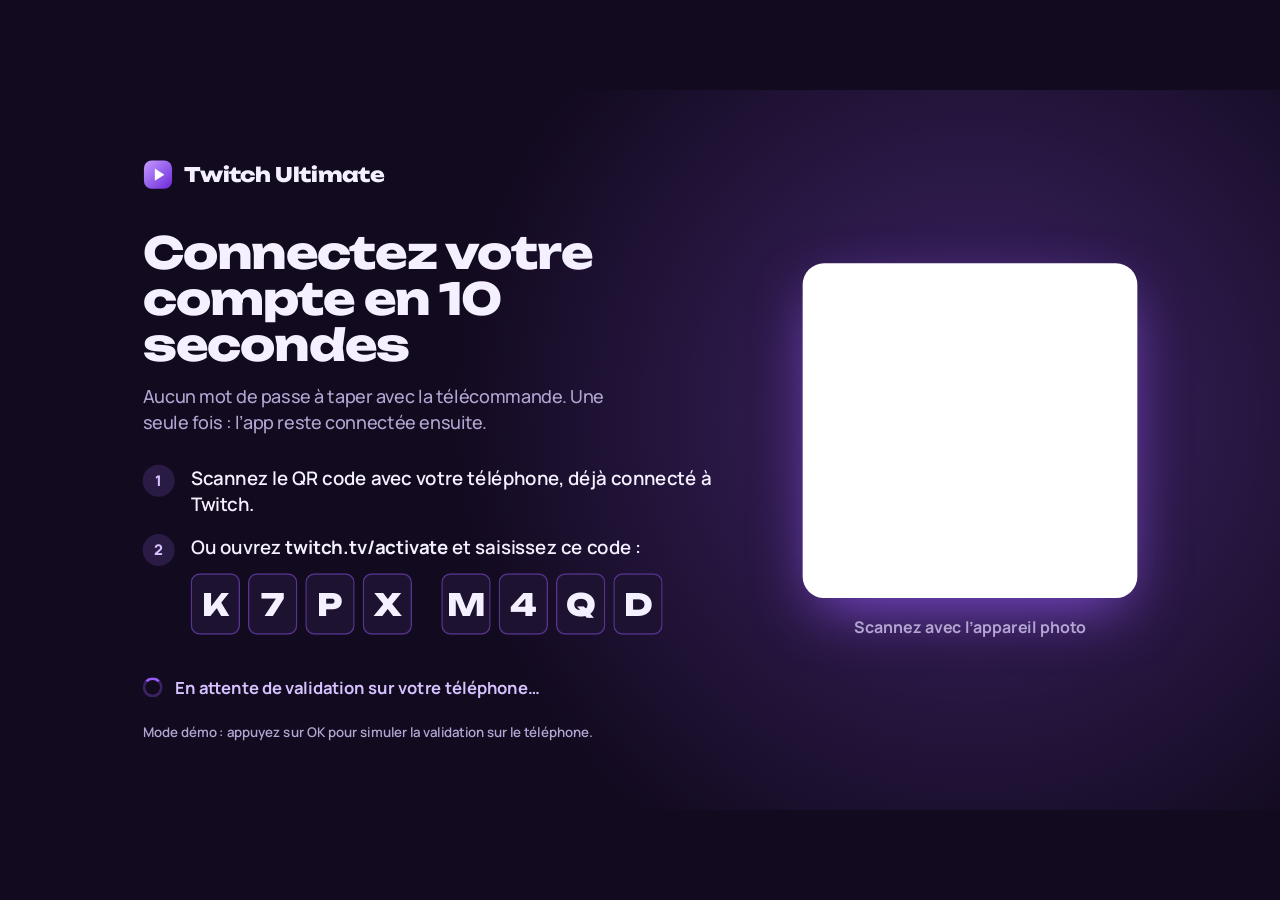
==== app/src/main/assets/web/index.html @ b8c61397 "Add files via upload" ====
<!doctype html>
<html lang="fr">
<head>
<meta charset="utf-8">
<meta name="viewport" content="width=device-width, initial-scale=1">
<title>Twitch Ultimate</title>
<link rel="stylesheet" href="css/app.css">
</head>
<body>
<div id="stage">
  <nav class="side" id="side"></nav>
  <div class="main">
    <div class="topbar">
      <div class="logo"><svg viewBox="0 0 48 48" aria-hidden="true"><defs><linearGradient id="lg" x1="0" y1="0" x2="1" y2="1"><stop offset="0" stop-color="#c39bff"/><stop offset="1" stop-color="#6d28d9"/></linearGradient></defs><rect x="2" y="2" width="44" height="44" rx="12" fill="url(#lg)"/><path d="M19 14.5v19l15-9.5z" fill="#fff"/></svg>Twitch Ultimate</div>
      <div class="tb-right"><span id="clock"></span><span id="me" class="ava" style="width:56px;height:56px"></span></div>
    </div>
    <div class="view" id="v-home"><div class="scroller" id="home-scroll" data-scroll="y" data-mode="align" data-pad="150"></div></div>
    <div class="view" id="v-today"><div class="page" id="today-page" data-scroll="y" data-mode="near"></div></div>
    <div class="view" id="v-following"><div class="page" id="fol-page" data-scroll="y" data-mode="near"></div></div>
    <div class="view" id="v-cats"><div class="page" id="cats-page" data-scroll="y" data-mode="near"></div></div>
    <div class="view" id="v-cat"><div class="page" id="cat-page" data-scroll="y" data-mode="near"></div></div>
    <div class="view" id="v-search"><div class="page" id="search-page" data-scroll="y" data-mode="near"></div></div>
    <div class="view" id="v-settings"><div class="page" id="set-page" data-scroll="y" data-mode="near"></div></div>
  </div>

  <div id="player">
    <video id="video" playsinline></video>
    <canvas id="pcv" width="1280" height="720"></canvas>
    <div id="pipwrap"><video id="pipv" muted playsinline></video><canvas id="pipcv" width="480" height="270"></canvas><span id="piplab"></span></div>
    <div id="stats"></div>
    <div id="chat"><div class="chat-h" id="chat-h"></div><div class="msgs" id="msgs"></div></div>
    <div id="pmsg"></div>
    <div class="p-top" id="p-top"></div>
    <div class="p-bottom" id="p-bottom"></div>
    <div id="adpill"></div>
    <div id="adov"></div>
    <div id="zap"></div>
  </div>

  <div id="toast"></div>
  <div id="modal" class="gone"></div>
  <div id="login" class="gone"></div>
  <div id="boot"><span class="spin big"></span><p>Démarrage…</p></div>
</div>
<script src="vendor/hls.min.js"></script>
<script src="vendor/qrcode.js"></script>
<script type="module" src="js/app.js"></script>
</body>
</html>
---- app/src/main/assets/web/css/app.css ----
/* Twitch Ultimate : interface conçue en 1920 × 1080, mise à l’échelle de l’écran par app.js. */
@font-face{font-family:Manrope;font-weight:400;src:url(../fonts/manrope-latin-400-normal.woff2) format("woff2")}
@font-face{font-family:Manrope;font-weight:500;src:url(../fonts/manrope-latin-500-normal.woff2) format("woff2")}
@font-face{font-family:Manrope;font-weight:600;src:url(../fonts/manrope-latin-600-normal.woff2) format("woff2")}
@font-face{font-family:Manrope;font-weight:700;src:url(../fonts/manrope-latin-700-normal.woff2) format("woff2")}
@font-face{font-family:Manrope;font-weight:800;src:url(../fonts/manrope-latin-800-normal.woff2) format("woff2")}
@font-face{font-family:Unbounded;font-weight:500;src:url(../fonts/unbounded-latin-500-normal.woff2) format("woff2")}
@font-face{font-family:Unbounded;font-weight:700;src:url(../fonts/unbounded-latin-700-normal.woff2) format("woff2")}
@font-face{font-family:Unbounded;font-weight:800;src:url(../fonts/unbounded-latin-800-normal.woff2) format("woff2")}

:root{
  color-scheme:dark;
  --tv-bg:#120a1f; --tv-surface:#1d1230; --tv-surface2:#2a1b45; --tv-fg:#f5f0ff; --tv-muted:#b3a5d1;
  --tv-violet:#9b5cff; --tv-lilac:#d6c2ff; --tv-live:#ff4d6d; --tv-glow:rgba(155,92,255,.75); --ok:#3ccf7a;
  --disp:"Unbounded","Arial Black",sans-serif; --body:"Manrope",system-ui,Roboto,sans-serif;
}
*,*::before,*::after{box-sizing:border-box}
html,body{margin:0;height:100%;overflow:hidden;background:var(--tv-bg)}
body{-webkit-font-smoothing:antialiased;cursor:default}
#stage{position:absolute;left:0;top:0;width:1920px;height:1080px;transform-origin:0 0;background:var(--tv-bg);color:var(--tv-fg);overflow:hidden;font-family:var(--body);user-select:none;-webkit-user-select:none}
.gone{display:none!important}
.spin{display:inline-block;width:30px;height:30px;border-radius:50%;border:4px solid rgba(155,92,255,.3);border-top-color:var(--tv-violet);animation:sp 1s linear infinite;vertical-align:middle}
.spin.big{width:72px;height:72px;border-width:7px}
@keyframes sp{to{transform:rotate(360deg)}}
.star{color:#ffd166}
.empty{font:600 24px/1.5 var(--body);color:var(--tv-muted);max-width:900px}
.loading-row{display:flex;align-items:center;gap:18px;margin:30px 64px;font:600 24px var(--body);color:var(--tv-muted)}
.spacer{height:120px}

/* menu latéral */
.side{position:absolute;left:0;top:0;bottom:0;width:112px;z-index:40;padding-top:190px;background:linear-gradient(90deg,rgba(18,10,31,.95),rgba(18,10,31,0));transition:width .25s ease,background .25s}
.side.open{width:360px;background:rgba(18,10,31,.97);box-shadow:30px 0 80px rgba(0,0,0,.6)}
.nav{display:flex;align-items:center;gap:24px;height:76px;margin:6px 16px;padding:0 24px;border-radius:16px;color:var(--tv-muted);white-space:nowrap;overflow:hidden;position:relative}
.nav svg{flex:0 0 34px;width:34px;height:34px;stroke:currentColor;fill:none;stroke-width:2;stroke-linecap:round;stroke-linejoin:round}
.nav span{font:700 26px var(--body);opacity:0;transition:opacity .2s}
.side.open .nav span{opacity:1}
.nav.active{color:var(--tv-lilac)}
.nav.active::before{content:"";position:absolute;left:4px;top:22px;bottom:22px;width:4px;border-radius:4px;background:var(--tv-violet)}
.nav.focused{background:var(--tv-fg);color:var(--tv-bg)}
.nav.focused::before{display:none}
.nav .bubble{position:absolute;left:52px;top:14px;min-width:24px;height:24px;padding:0 7px;border-radius:12px;background:var(--tv-violet);color:#fff;font:800 15px/24px var(--body);font-style:normal;text-align:center}
.side.open .nav .bubble{left:auto;right:20px;top:26px}

.main{position:absolute;left:112px;right:0;top:0;bottom:0;overflow:hidden}
.topbar{position:absolute;left:0;right:0;top:0;height:130px;padding:44px 64px 0;display:flex;justify-content:space-between;z-index:30;pointer-events:none;background:linear-gradient(to bottom,rgba(18,10,31,.85),rgba(18,10,31,0));transition:background .25s}
.topbar.solid{background:linear-gradient(to bottom,var(--tv-bg) 0,var(--tv-bg) 72%,rgba(18,10,31,0))}
.logo{display:flex;align-items:center;gap:16px;font:800 30px var(--disp);letter-spacing:-.02em}
.logo svg{width:46px;height:46px}
.tb-right{display:flex;align-items:center;gap:26px;font:600 30px var(--body);color:var(--tv-lilac)}
.view{position:absolute;inset:0;display:none}
.view.active{display:block}
.scroller,.page{position:absolute;inset:0;overflow:hidden}
.page{padding:150px 64px 90px}
.page-h{font:800 56px/1.05 var(--disp);letter-spacing:-.02em;margin:0 0 14px}
.page-sub{font:500 26px/1.4 var(--body);color:var(--tv-muted);margin:0 0 40px;max-width:1200px}

/* avatars */
.ava{flex:0 0 auto;display:inline-grid;place-items:center;border-radius:50%;background-size:cover;background-position:center;font-family:var(--disp);font-weight:700;color:#fff;text-shadow:0 1px 3px rgba(0,0,0,.35);background-color:var(--tv-surface2)}
.ava.sq{border-radius:10px}
.ava.is-live{box-shadow:0 0 0 4px var(--tv-bg),0 0 0 8px var(--tv-live)}

/* hero */
.hero{position:relative;height:720px;overflow:hidden}
.hero canvas,.hero-img{position:absolute;inset:0;width:100%;height:100%;object-fit:cover}
.hero-shade{position:absolute;inset:0;background:linear-gradient(90deg,var(--tv-bg) 0%,rgba(18,10,31,.88) 32%,rgba(18,10,31,.15) 70%,rgba(18,10,31,0)),linear-gradient(to top,var(--tv-bg) 2%,rgba(18,10,31,0) 45%)}
.hero-c{position:absolute;left:64px;bottom:96px;width:900px}
.live-line{display:flex;align-items:center;gap:14px;font:700 24px var(--body);color:var(--tv-lilac);margin-bottom:22px}
.dot{display:inline-block;width:14px;height:14px;border-radius:50%;background:var(--tv-live);box-shadow:0 0 0 6px rgba(255,77,109,.25);animation:pulse 1.6s infinite}
.dot.sm{width:10px;height:10px;margin-left:6px}
@keyframes pulse{50%{box-shadow:0 0 0 12px rgba(255,77,109,0)}}
.hero h1{font:800 108px/.95 var(--disp);letter-spacing:-.035em;margin:0 0 22px;word-break:break-word}
.hero h1.small{font-size:64px;line-height:1.05}
.hero-title{font:600 34px/1.3 var(--body);margin:0 0 24px;max-width:820px;display:-webkit-box;-webkit-line-clamp:2;-webkit-box-orient:vertical;overflow:hidden}
.meta{display:flex;flex-wrap:wrap;gap:12px;font:600 22px var(--body);color:var(--tv-muted);margin-bottom:38px}
.meta span{padding:8px 16px;border-radius:10px;background:rgba(255,255,255,.08)}
.btns{display:flex;gap:20px;flex-wrap:wrap}
.btn{display:inline-flex;align-items:center;gap:14px;padding:20px 38px;border-radius:999px;font:800 26px var(--body);background:rgba(255,255,255,.14);color:var(--tv-fg);transition:transform .15s,background .15s}
.btn svg{width:26px;height:26px;fill:currentColor}
.btn.primary{background:var(--tv-violet);color:#fff}
.btn.focused{background:var(--tv-fg);color:var(--tv-bg);transform:scale(1.06)}

/* rangées */
.row{padding-top:18px}
.row h2{display:flex;align-items:baseline;gap:18px;margin:0 0 0 64px;font:700 30px var(--body)}
.row h2 .count{font:700 20px var(--body);color:var(--tv-lilac);background:rgba(155,92,255,.18);padding:4px 12px;border-radius:8px}
.row h2 .hint{font:500 20px var(--body);color:var(--tv-muted)}
.track{display:flex;gap:28px;overflow:hidden;padding:24px 64px 34px}
.card{flex:0 0 400px;min-width:0}
.card.clip{flex-basis:340px}
.thumb{position:relative;aspect-ratio:16/9;border-radius:14px;overflow:hidden;background-size:cover;background-position:center;transition:transform .2s ease,box-shadow .2s ease}
.thumb::after{content:"";position:absolute;inset:0;z-index:1;background:linear-gradient(to top,rgba(0,0,0,.65),rgba(0,0,0,0) 55%)}
.card.focused .thumb{transform:scale(1.06);box-shadow:0 0 0 4px var(--tv-fg),0 26px 60px -14px var(--tv-glow)}
.b-live,.b-vod{position:absolute;top:14px;left:14px;z-index:2;font:800 17px var(--body);padding:5px 11px;border-radius:7px;color:#fff;background:var(--tv-live)}
.b-vod{background:var(--tv-violet)}
.b-q{position:absolute;top:14px;right:14px;z-index:2;font:800 15px var(--body);padding:5px 9px;border-radius:7px;background:rgba(0,0,0,.6);color:var(--tv-lilac)}
.t-meta{position:absolute;bottom:14px;left:14px;z-index:2;font:700 19px var(--body);text-shadow:0 1px 4px rgba(0,0,0,.8)}
.prog{position:absolute;left:0;right:0;bottom:0;height:7px;z-index:2;background:rgba(255,255,255,.25)}
.prog i{display:block;height:100%;background:var(--tv-violet)}
.card-info{display:flex;gap:16px;margin-top:18px;opacity:.72;transition:opacity .2s,transform .2s}
.card.focused .card-info{opacity:1;transform:translateY(6px)}
.ci{min-width:0}
.c-name{font:800 23px var(--body);white-space:nowrap;overflow:hidden;text-overflow:ellipsis}
.c-title{font:500 21px/1.3 var(--body);white-space:nowrap;overflow:hidden;text-overflow:ellipsis;max-width:320px;margin-top:2px}
.card.clip .c-title{max-width:260px}
.c-sub{font:600 19px var(--body);color:var(--tv-muted);margin-top:4px;white-space:nowrap;overflow:hidden;text-overflow:ellipsis;max-width:320px}

.cat{flex:0 0 230px}
.cat .art{position:relative;aspect-ratio:3/4;border-radius:16px;overflow:hidden;padding:22px;background-size:cover;background-position:center;transition:transform .2s,box-shadow .2s}
.cat .art b{position:relative;z-index:2;display:block;font:800 30px/1.05 var(--disp);letter-spacing:-.02em;word-break:break-word}
.cat .art em{position:absolute;right:-12px;bottom:-24px;font-size:150px;font-style:normal;opacity:.9;z-index:1}
.cat.focused .art{transform:scale(1.06);box-shadow:0 0 0 4px var(--tv-fg),0 26px 60px -14px var(--tv-glow)}
.cat .cm{margin-top:16px;display:flex;gap:12px;justify-content:space-between;align-items:baseline}
.cat .cn{font:700 20px var(--body);white-space:nowrap;overflow:hidden;text-overflow:ellipsis}
.cat .rk{flex:none;font:700 17px var(--body);color:var(--tv-muted)}

.avc{flex:0 0 170px;text-align:center}
.avc .ava{margin:6px auto 0;transition:transform .2s,box-shadow .2s}
.avc.focused .ava{transform:scale(1.08);box-shadow:0 0 0 4px var(--tv-bg),0 0 0 9px var(--tv-fg)}
.avc.focused .ava.is-live{box-shadow:0 0 0 4px var(--tv-bg),0 0 0 9px var(--tv-fg),0 0 0 14px var(--tv-live)}
.avc .n{margin-top:20px;font:800 21px var(--body);white-space:nowrap;overflow:hidden;text-overflow:ellipsis}
.avc .s{font:600 17px var(--body);color:var(--tv-muted);margin-top:4px}
.avc .s.l{color:var(--tv-live)}
.avc .s.v{color:var(--tv-lilac)}

.sch{flex:0 0 440px;display:flex;gap:24px;align-items:center;padding:26px 28px;border-radius:16px;background:var(--tv-surface);transition:transform .2s,box-shadow .2s,background .2s}
.sch .when{flex:0 0 120px;text-align:center;padding-right:22px;border-right:2px solid rgba(255,255,255,.08)}
.sch .when b{display:block;font:800 40px var(--disp);letter-spacing:-.02em}
.sch .when span{font:700 18px var(--body);color:var(--tv-lilac)}
.sch .w{min-width:0}
.sch .c-title{max-width:250px}
.sch .rem{margin-top:10px;font:700 18px var(--body);color:var(--tv-muted)}
.sch.on .rem{color:#7dffb0}
.sch.focused{background:var(--tv-surface2);transform:scale(1.05);box-shadow:0 0 0 4px var(--tv-fg)}

/* grilles */
.grid{display:grid;gap:34px 28px}
.g4{grid-template-columns:repeat(4,1fr)}
.g5{grid-template-columns:repeat(5,1fr)}
.g6{grid-template-columns:repeat(6,1fr)}
.g4 .card,.g6 .cat{flex:none}
.g4 .c-title,.g4 .c-sub{max-width:300px}
.g4 .loading-row,.g4 .empty{grid-column:1/-1;margin:0}
.tile{background:var(--tv-surface);border-radius:22px;padding:34px 20px 28px;text-align:center;transition:transform .2s,box-shadow .2s,background .2s;min-width:0}
.tile .ava{margin:0 auto 22px}
.tile .n{font:800 25px var(--body);white-space:nowrap;overflow:hidden;text-overflow:ellipsis}
.tile .s{font:600 19px/1.35 var(--body);color:var(--tv-muted);margin-top:8px}
.tile .s.l{color:var(--tv-live)}
.tile .s.v{color:var(--tv-lilac)}
.tile.focused{background:var(--tv-surface2);transform:scale(1.05);box-shadow:0 0 0 4px var(--tv-fg)}
.sect{font:700 28px var(--body);color:var(--tv-lilac);margin:10px 0 24px}
.sect + .grid{margin-bottom:56px}

/* aujourd’hui */
.detail{display:flex;gap:44px;align-items:center;min-height:300px;margin-bottom:34px}
.d-thumb{position:relative;flex:0 0 512px;aspect-ratio:16/9;border-radius:16px;overflow:hidden;background-size:cover}
.d-name{display:flex;align-items:center;gap:16px;font:800 28px var(--body);margin-bottom:14px}
.d-title{font:800 44px/1.1 var(--disp);letter-spacing:-.02em;margin:0 0 18px;max-width:1000px;display:-webkit-box;-webkit-line-clamp:2;-webkit-box-orient:vertical;overflow:hidden}
.d-meta{font:600 23px/1.5 var(--body);color:var(--tv-muted)}
.d-cta{margin-top:18px;font:700 22px var(--body);color:var(--tv-lilac)}
.tl-axis{position:relative;height:34px;margin-left:300px;font:700 18px var(--body);color:var(--tv-muted)}
.tl-axis span{position:absolute;transform:translateX(-50%)}
.tl-axis .nowlab{color:var(--tv-live)}
.tl-row{display:flex;align-items:center;height:66px}
.tl-label{flex:0 0 300px;display:flex;align-items:center;gap:16px;font:700 22px var(--body);padding-right:20px;white-space:nowrap;overflow:hidden}
.tl-label span:not(.ava):not(.dot){overflow:hidden;text-overflow:ellipsis}
.tl-track{position:relative;flex:1;height:46px;border-radius:10px;background:repeating-linear-gradient(90deg,rgba(255,255,255,.05) 0 2px,transparent 2px var(--hourw,60px)),var(--tv-surface)}
.tl-now{position:absolute;top:-6px;bottom:-6px;width:3px;background:var(--tv-live);border-radius:2px;z-index:3}
.bar{position:absolute;top:5px;bottom:5px;border-radius:8px;overflow:hidden;padding:0 12px;font:700 17px/36px var(--body);white-space:nowrap;color:#fff;text-shadow:0 1px 2px rgba(0,0,0,.6);transition:box-shadow .15s,transform .15s}
.bar.live{background-size:200% 100%!important;animation:flow 3s linear infinite}
@keyframes flow{to{background-position:-200% 0}}
.bar.focused{box-shadow:0 0 0 4px var(--tv-fg),0 10px 30px -6px var(--tv-glow);transform:scaleY(1.12);z-index:4}
.off-note{margin-top:30px;font:600 21px/1.5 var(--body);color:var(--tv-muted);max-width:1500px}

/* recherche */
.srch{display:flex;gap:70px}
.kb{flex:0 0 620px}
.sbox{height:86px;border-radius:16px;background:var(--tv-surface);display:flex;align-items:center;gap:6px;padding:0 28px;font:700 34px var(--body);margin-bottom:26px}
.sbox .ph{color:var(--tv-muted);font:500 26px var(--body);margin-left:10px}
.sbox .cur{width:3px;height:42px;background:var(--tv-violet);animation:bl 1s steps(1) infinite}
@keyframes bl{50%{opacity:0}}
.kgrid{display:grid;grid-template-columns:repeat(7,1fr);gap:10px}
.key{height:72px;border-radius:12px;background:var(--tv-surface);display:grid;place-items:center;font:800 28px var(--body);text-transform:uppercase;transition:transform .12s,background .12s}
.key.wide{grid-column:span 2;font-size:22px;text-transform:none}
.key.focused{background:var(--tv-fg);color:var(--tv-bg);transform:scale(1.08)}
.sres{flex:1;min-width:0}
.sres h3{font:700 26px var(--body);color:var(--tv-lilac);margin:0 0 18px}
.rlist{display:grid;grid-template-columns:1fr 1fr;gap:14px;margin-bottom:36px}
.ritem{display:flex;align-items:center;gap:18px;padding:16px 20px;border-radius:16px;background:var(--tv-surface);transition:transform .15s,box-shadow .15s,background .15s;min-width:0}
.ritem .n{font:800 23px var(--body);white-space:nowrap;overflow:hidden;text-overflow:ellipsis}
.ritem .s{font:600 18px var(--body);color:var(--tv-muted);margin-top:4px}
.ritem .s.l{color:var(--tv-live)}
.ritem.focused{background:var(--tv-surface2);box-shadow:0 0 0 4px var(--tv-fg);transform:scale(1.03)}

/* réglages */
.set{max-width:1300px}
.set-row{display:flex;align-items:center;justify-content:space-between;gap:40px;padding:24px 34px;border-radius:18px;margin-bottom:12px;background:var(--tv-surface);transition:background .15s,box-shadow .15s}
.set-row .l{font:700 27px var(--body)}
.set-row .d{font:500 20px/1.4 var(--body);color:var(--tv-muted);margin-top:6px;max-width:820px}
.set-row .v{flex:0 0 auto;font:800 22px var(--body);padding:12px 22px;border-radius:12px;background:rgba(155,92,255,.2);color:var(--tv-lilac)}
.set-row.focused{background:var(--tv-surface2);box-shadow:0 0 0 4px var(--tv-fg)}
.set-row.focused .v{background:var(--tv-violet);color:#fff}

/* notifications et fenêtres */
#toast{position:absolute;right:64px;top:150px;z-index:250;display:flex;align-items:center;gap:20px;padding:22px 30px 22px 22px;border-radius:20px;background:rgba(29,18,48,.97);box-shadow:0 20px 60px rgba(0,0,0,.6),inset 0 0 0 2px rgba(155,92,255,.5);font:600 23px/1.35 var(--body);max-width:680px;opacity:0;transform:translateY(-16px);transition:opacity .3s,transform .3s;pointer-events:none}
#toast.show{opacity:1;transform:none}
#toast b{display:block;font-weight:800;font-size:25px}
#toast small{color:var(--tv-muted);font-size:20px}
#modal{position:absolute;inset:0;z-index:260;display:grid;place-items:center;background:rgba(8,4,14,.78)}
.mbox{width:1100px;max-height:900px;overflow:hidden;padding:56px 64px;border-radius:28px;background:var(--tv-surface);box-shadow:0 40px 120px rgba(0,0,0,.7),inset 0 0 0 2px rgba(155,92,255,.4)}
.mbox h2{font:800 44px/1.1 var(--disp);letter-spacing:-.02em;margin:0 0 18px}
.mtxt{font:500 24px/1.45 var(--body);color:var(--tv-muted);margin:0 0 24px}
.notes{font:500 22px/1.5 var(--body);background:rgba(0,0,0,.25);border-radius:16px;padding:22px 26px;margin-bottom:24px;max-height:260px;overflow:hidden}
.upbar{display:none;height:12px;border-radius:99px;background:rgba(255,255,255,.12);overflow:hidden;margin-bottom:16px}
.upbar.on{display:block}
.upbar i{display:block;height:100%;width:0;background:var(--tv-violet);transition:width .3s}
.mbox .btns{margin-top:12px}
.bug{display:flex;gap:44px;align-items:flex-start;margin-bottom:24px}
.loglist{flex:1;min-width:0;font:500 17px/1.5 ui-monospace,Menlo,monospace;color:var(--tv-muted);background:rgba(0,0,0,.3);border-radius:14px;padding:18px 22px;max-height:420px;overflow:hidden;word-break:break-all}
.bugqr{flex:0 0 300px}
.qr{padding:36px;border-radius:32px;background:#fff;box-shadow:0 30px 90px -20px var(--tv-glow)}
.qr canvas{display:block;width:430px;height:430px;image-rendering:pixelated}
.qr.small{padding:18px;border-radius:18px}
.qr.small canvas{width:264px;height:264px}
#boot{position:absolute;inset:0;z-index:240;display:flex;flex-direction:column;align-items:center;justify-content:center;gap:30px;background:var(--tv-bg);font:600 28px var(--body);color:var(--tv-muted)}
.boot-err{display:flex;flex-direction:column;align-items:center;gap:18px;text-align:center;max-width:1100px}
.boot-err b{font:800 44px var(--disp);color:var(--tv-fg)}

/* connexion */
#login{position:absolute;inset:0;z-index:300;display:flex;align-items:center;justify-content:center;gap:130px;background:radial-gradient(circle at 76% 45%,rgba(155,92,255,.32),rgba(155,92,255,0) 50%),var(--tv-bg);transition:opacity .5s}
#login.hide{opacity:0;pointer-events:none}
.lg-l{width:860px}
.lg-l .logo{margin-bottom:60px}
.lg-l h1{font:800 66px/1.05 var(--disp);letter-spacing:-.025em;margin:0 0 22px}
.lg-l>p{font:500 27px/1.45 var(--body);color:var(--tv-muted);margin:0 0 44px;max-width:760px}
.lg-l .lg-err{color:#ff9fb1}
.steps{margin:0 0 44px;padding:0;list-style:none;counter-reset:s}
.steps li{counter-increment:s;display:flex;gap:24px;font:600 28px/1.4 var(--body);margin-bottom:26px}
.steps li::before{content:counter(s);flex:0 0 48px;height:48px;border-radius:50%;display:grid;place-items:center;background:var(--tv-surface2);color:var(--tv-lilac);font:800 22px var(--body)}
.code{display:flex;gap:12px;margin-top:20px}
.code span:not(.spin){width:74px;height:92px;border-radius:14px;background:var(--tv-surface);display:grid;place-items:center;font:800 46px var(--disp);box-shadow:inset 0 0 0 2px rgba(155,92,255,.45)}
.code i{width:20px}
.wait,.ok-big{display:flex;align-items:center;gap:18px;font:700 25px var(--body);color:var(--tv-lilac);height:70px}
.ok-big{display:none;font:800 36px var(--disp);color:var(--tv-fg)}
#login.done .ok-big{display:flex}
#login.done .wait{display:none}
.check{width:64px;height:64px;border-radius:50%;background:var(--ok);display:grid;place-items:center}
.check svg{width:36px;height:36px;stroke:#fff;stroke-width:3.5;fill:none;stroke-linecap:round;stroke-linejoin:round}
.lg-hint{margin-top:18px;font:600 20px var(--body);color:var(--tv-muted)}
.qr-cap{text-align:center;margin-top:26px;font:700 24px var(--body);color:var(--tv-muted)}

/* lecteur */
#player{position:absolute;inset:0;z-index:100;background:#000;display:none}
#player.open{display:block}
#video,#pcv{position:absolute;inset:0;width:100%;height:100%;background:#000;object-fit:contain}
#pcv{display:none}
#pcv.px{image-rendering:pixelated}
#player .p-top,#player .p-bottom{position:absolute;left:0;right:0;z-index:20;opacity:0;transition:opacity .3s;pointer-events:none}
#player.ui .p-top,#player.ui .p-bottom{opacity:1;pointer-events:auto}
.p-top{top:0;padding:48px 64px 140px;background:linear-gradient(to bottom,rgba(0,0,0,.8),rgba(0,0,0,0));display:flex;gap:24px;align-items:center}
.p-top .pn{font:800 40px var(--disp);letter-spacing:-.02em}
.p-top .pt{font:600 26px var(--body);margin-top:6px;max-width:1300px;white-space:nowrap;overflow:hidden;text-overflow:ellipsis}
.p-top .pm{font:600 21px var(--body);color:var(--tv-lilac);margin-top:8px}
.p-bottom{bottom:0;padding:150px 64px 52px;background:linear-gradient(to top,rgba(0,0,0,.85),rgba(0,0,0,0))}
.seekwrap{display:flex;align-items:center;gap:24px;margin-bottom:30px;font:700 22px var(--body)}
.seek{position:relative;flex:1;height:10px;border-radius:99px;background:rgba(255,255,255,.25);transition:height .15s}
.seek i{position:absolute;left:0;top:0;bottom:0;border-radius:99px;background:var(--tv-violet)}
.seek .knob{position:absolute;top:50%;width:26px;height:26px;margin:-13px 0 0 -13px;border-radius:50%;background:#fff;opacity:0;transition:opacity .15s}
.seek.focused{height:16px}
.seek.focused .knob{opacity:1}
.liverow{display:flex;align-items:center;gap:18px;margin-bottom:30px;font:700 22px var(--body)}
.liverow .tag{background:var(--tv-live);color:#fff;padding:6px 14px;border-radius:8px;font-weight:800}
.liverow .zh{color:var(--tv-muted);margin-left:auto;font-weight:600}
.pbtns{display:flex;flex-wrap:wrap;gap:12px}
.pbtn{display:inline-flex;align-items:center;gap:10px;padding:15px 22px;border-radius:999px;background:rgba(255,255,255,.14);font:800 20px var(--body);transition:transform .15s,background .15s}
.pbtn svg{width:24px;height:24px;fill:currentColor}
.pbtn.focused{background:var(--tv-fg);color:var(--tv-bg);transform:scale(1.06)}
.pbtn.on{box-shadow:inset 0 0 0 2px var(--tv-violet)}
#pmsg{position:absolute;inset:0;z-index:15;display:none;flex-direction:column;align-items:center;justify-content:center;gap:16px;text-align:center;pointer-events:none}
#pmsg.on{display:flex}
#pmsg b{font:800 44px var(--disp)}
#pmsg small{font:600 24px/1.4 var(--body);color:var(--tv-muted);max-width:1100px}
#chat{position:absolute;top:0;bottom:0;right:0;width:470px;z-index:10;display:none;flex-direction:column;padding:40px 34px 44px;overflow:hidden;pointer-events:none;transition:padding .3s}
#chat.on{display:flex}
#chat.left{right:auto;left:0}
#chat.st-t{background:linear-gradient(to left,rgba(10,5,18,.62),rgba(10,5,18,0))}
#chat.st-t.left{background:linear-gradient(to right,rgba(10,5,18,.62),rgba(10,5,18,0))}
#chat.st-d{background:rgba(10,5,18,.82)}
#player.ui #chat{padding-bottom:260px}
.chat-h{flex:none;font:800 20px var(--body);color:var(--tv-lilac);padding-bottom:16px}
.chat-h small{display:block;font-weight:600;color:var(--tv-muted);margin-top:4px}
.msgs{flex:1;min-height:0;display:flex;flex-direction:column;justify-content:flex-end;overflow:hidden}
.msg{font:500 var(--cfs,22px)/1.4 var(--body);margin-top:9px;text-shadow:0 1px 3px rgba(0,0,0,.95);word-wrap:break-word}
.msg b{font-weight:800}
.msg .sys{color:var(--tv-lilac);font-style:italic}
.emote{height:1.5em;vertical-align:middle;margin:-4px 1px 0}
.bdg{display:inline-block;width:.85em;height:.85em;border-radius:3px;margin-right:6px;vertical-align:-1px}
#stats{position:absolute;top:44px;left:44px;z-index:15;display:none;padding:20px 26px;border-radius:14px;background:rgba(0,0,0,.7);font:600 19px/1.65 var(--body);min-width:420px;transition:top .3s}
#stats.on{display:block}
#player.ui #stats{top:230px}
#stats div{display:flex;justify-content:space-between;gap:30px}
#stats span:first-child{color:var(--tv-muted)}
#zap{position:absolute;left:64px;bottom:64px;z-index:25;display:flex;gap:22px;align-items:center;padding:24px 34px 24px 24px;border-radius:22px;background:rgba(18,10,31,.92);box-shadow:inset 0 0 0 2px rgba(155,92,255,.55);opacity:0;transform:translateY(20px);transition:opacity .25s,transform .25s;pointer-events:none}
#zap.show{opacity:1;transform:none}
#player.ui #zap{opacity:0}
#zap .zn{font:800 32px var(--disp)}
#zap .zt{font:600 22px var(--body);color:var(--tv-muted);margin-top:6px;max-width:700px;white-space:nowrap;overflow:hidden;text-overflow:ellipsis}
#adpill{position:absolute;top:44px;right:44px;z-index:30;display:flex;align-items:center;gap:14px;padding:18px 26px;border-radius:16px;background:rgba(18,10,31,.94);box-shadow:inset 0 0 0 2px var(--ok);font:700 22px var(--body);opacity:0;transform:translateY(-12px);transition:opacity .3s,transform .3s;pointer-events:none}
#adpill.show{opacity:1;transform:none}
#adpill i{width:14px;height:14px;border-radius:50%;background:var(--ok)}
#adov{position:absolute;inset:0;z-index:28;display:none;place-items:center;text-align:center;background:repeating-linear-gradient(45deg,#2b2b2e 0 40px,#333338 40px 80px);font:800 56px var(--disp);color:#ddd}
#adov.on{display:grid}
#adov small{display:block;font:600 26px var(--body);color:#aaa;margin-top:18px}
#pipwrap{position:absolute;z-index:12;width:576px;height:324px;right:64px;bottom:64px;border-radius:16px;overflow:hidden;background:#000;box-shadow:0 0 0 3px var(--tv-violet),0 20px 50px rgba(0,0,0,.6);display:none;transition:bottom .3s}
#pipwrap.on{display:block}
#pipwrap.left{right:auto;left:64px}
#player.ui #pipwrap{bottom:300px}
#pipv,#pipcv{width:100%;height:100%;object-fit:cover}
#piplab{position:absolute;left:0;right:0;top:0;padding:8px 14px;background:rgba(0,0,0,.6);font:800 20px var(--body)}
@media (prefers-reduced-motion: reduce){.dot,.bar.live,.spin{animation-duration:3s}*{transition-duration:.01ms!important}}
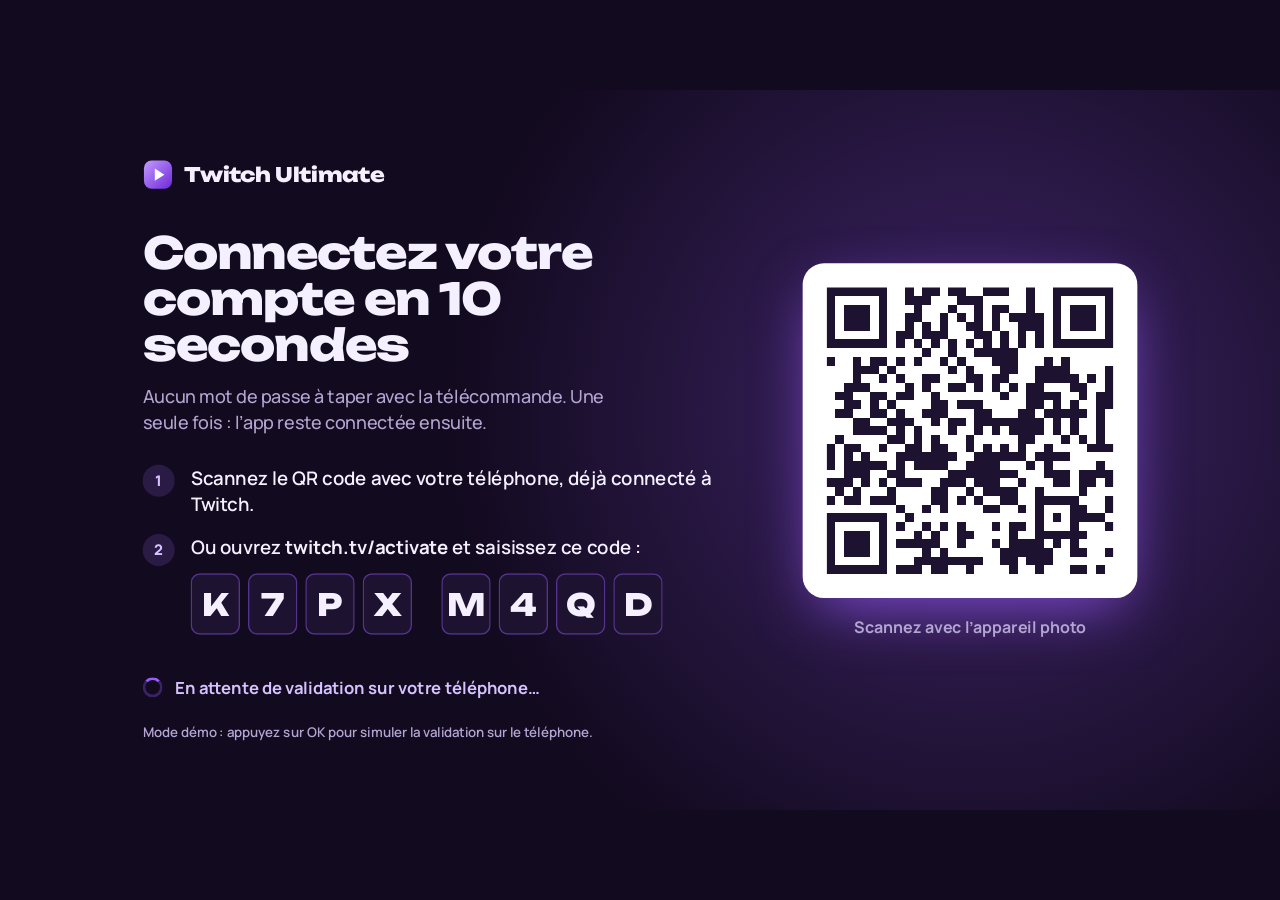
==== commit bf1ab286: "Add files via upload" ====
--- a/app/src/main/assets/web/index.html
+++ b/app/src/main/assets/web/index.html
@@ -1,49 +1,56 @@
-<!doctype html>
-<html lang="fr">
-<head>
-<meta charset="utf-8">
-<meta name="viewport" content="width=device-width, initial-scale=1">
-<title>Twitch Ultimate</title>
-<link rel="stylesheet" href="css/app.css">
-</head>
-<body>
-<div id="stage">
-  <nav class="side" id="side"></nav>
-  <div class="main">
-    <div class="topbar">
-      <div class="logo"><svg viewBox="0 0 48 48" aria-hidden="true"><defs><linearGradient id="lg" x1="0" y1="0" x2="1" y2="1"><stop offset="0" stop-color="#c39bff"/><stop offset="1" stop-color="#6d28d9"/></linearGradient></defs><rect x="2" y="2" width="44" height="44" rx="12" fill="url(#lg)"/><path d="M19 14.5v19l15-9.5z" fill="#fff"/></svg>Twitch Ultimate</div>
-      <div class="tb-right"><span id="clock"></span><span id="me" class="ava" style="width:56px;height:56px"></span></div>
-    </div>
-    <div class="view" id="v-home"><div class="scroller" id="home-scroll" data-scroll="y" data-mode="align" data-pad="150"></div></div>
-    <div class="view" id="v-today"><div class="page" id="today-page" data-scroll="y" data-mode="near"></div></div>
-    <div class="view" id="v-following"><div class="page" id="fol-page" data-scroll="y" data-mode="near"></div></div>
-    <div class="view" id="v-cats"><div class="page" id="cats-page" data-scroll="y" data-mode="near"></div></div>
-    <div class="view" id="v-cat"><div class="page" id="cat-page" data-scroll="y" data-mode="near"></div></div>
-    <div class="view" id="v-search"><div class="page" id="search-page" data-scroll="y" data-mode="near"></div></div>
-    <div class="view" id="v-settings"><div class="page" id="set-page" data-scroll="y" data-mode="near"></div></div>
-  </div>
-
-  <div id="player">
-    <video id="video" playsinline></video>
-    <canvas id="pcv" width="1280" height="720"></canvas>
-    <div id="pipwrap"><video id="pipv" muted playsinline></video><canvas id="pipcv" width="480" height="270"></canvas><span id="piplab"></span></div>
-    <div id="stats"></div>
-    <div id="chat"><div class="chat-h" id="chat-h"></div><div class="msgs" id="msgs"></div></div>
-    <div id="pmsg"></div>
-    <div class="p-top" id="p-top"></div>
-    <div class="p-bottom" id="p-bottom"></div>
-    <div id="adpill"></div>
-    <div id="adov"></div>
-    <div id="zap"></div>
-  </div>
-
-  <div id="toast"></div>
-  <div id="modal" class="gone"></div>
-  <div id="login" class="gone"></div>
-  <div id="boot"><span class="spin big"></span><p>Démarrage…</p></div>
-</div>
-<script src="vendor/hls.min.js"></script>
-<script src="vendor/qrcode.js"></script>
-<script type="module" src="js/app.js"></script>
-</body>
-</html>
+<!doctype html>
+<html lang="fr">
+<head>
+<meta charset="utf-8">
+<meta name="viewport" content="width=1920, user-scalable=no">
+<title>Twitch Ultimate</title>
+<link rel="stylesheet" href="css/app.css">
+</head>
+<body>
+<div id="stage">
+  <nav class="side" id="side"></nav>
+  <div class="main">
+    <div class="topbar">
+      <div class="logo"><svg viewBox="0 0 48 48" aria-hidden="true"><defs><linearGradient id="lg" x1="0" y1="0" x2="1" y2="1"><stop offset="0" stop-color="#c39bff"/><stop offset="1" stop-color="#6d28d9"/></linearGradient></defs><rect x="2" y="2" width="44" height="44" rx="12" fill="url(#lg)"/><path d="M19 14.5v19l15-9.5z" fill="#fff"/></svg>Twitch Ultimate</div>
+      <div class="tb-right"><span id="clock"></span><span id="me" class="ava" style="width:56px;height:56px"></span></div>
+    </div>
+    <div class="view" id="v-home"><div class="scroller" id="home-scroll" data-scroll="y" data-mode="near"></div></div>
+    <div class="view" id="v-today"><div class="page" id="today-page"></div></div>
+    <div class="view" id="v-following"><div class="page" id="fol-page" data-scroll="y" data-mode="near"></div></div>
+    <div class="view" id="v-cats"><div class="page" id="cats-page" data-scroll="y" data-mode="near"></div></div>
+    <div class="view" id="v-cat"><div class="page" id="cat-page" data-scroll="y" data-mode="near"></div></div>
+    <div class="view" id="v-search"><div class="page" id="search-page" data-scroll="y" data-mode="near"></div></div>
+    <div class="view" id="v-subs"><div class="page" id="subs-page" data-scroll="y" data-mode="near"></div></div>
+    <div class="view" id="v-prof"><div class="page" id="prof-page" data-scroll="y" data-mode="near"></div></div>
+    <div class="view" id="v-homecfg"><div class="page" id="hc-page" data-scroll="y" data-mode="near"></div></div>
+    <div class="view" id="v-github"><div class="page" id="gh-page"></div></div>
+    <div class="view" id="v-settings"><div class="page" id="set-page" data-scroll="y" data-mode="near"></div></div>
+  </div>
+
+  <div id="player">
+    <video id="video" playsinline></video>
+    <canvas id="pcv" width="1280" height="720"></canvas>
+    <span id="mainlab"></span>
+    <div id="pipwrap"><video id="pipv" muted playsinline></video><canvas id="pipcv" width="480" height="270"></canvas><span id="piplab"></span></div>
+    <div id="stats"></div>
+    <div id="chat"><div class="chat-h" id="chat-h"></div><div class="msgs" id="msgs"></div></div>
+    <div id="pmsg"></div>
+    <div class="p-top" id="p-top"></div>
+    <div class="p-bottom" id="p-bottom"></div>
+    <div id="qmenu" class="gone"></div>
+    <div id="adpill"></div>
+    <div id="adov"></div>
+    <div id="repohint"><span class="rh-box">Déplacez le chat avec les flèches · <b>OK</b> pour valider · <b>Retour</b> pour annuler</span></div>
+    <div id="zap"></div>
+  </div>
+
+  <div id="toast"></div>
+  <div id="modal" class="gone"></div>
+  <div id="login" class="gone"></div>
+  <div id="boot"><span class="spin big"></span><p>Démarrage…</p></div>
+</div>
+<script src="vendor/hls.min.js"></script>
+<script src="vendor/qrcode.js"></script>
+<script type="module" src="js/app.js"></script>
+</body>
+</html>
--- a/app/src/main/assets/web/css/app.css
+++ b/app/src/main/assets/web/css/app.css
@@ -65,9 +65,10 @@
 .hero-shade{position:absolute;inset:0;background:linear-gradient(90deg,var(--tv-bg) 0%,rgba(18,10,31,.88) 32%,rgba(18,10,31,.15) 70%,rgba(18,10,31,0)),linear-gradient(to top,var(--tv-bg) 2%,rgba(18,10,31,0) 45%)}
 .hero-c{position:absolute;left:64px;bottom:96px;width:900px}
 .live-line{display:flex;align-items:center;gap:14px;font:700 24px var(--body);color:var(--tv-lilac);margin-bottom:22px}
-.dot{display:inline-block;width:14px;height:14px;border-radius:50%;background:var(--tv-live);box-shadow:0 0 0 6px rgba(255,77,109,.25);animation:pulse 1.6s infinite}
+.dot{position:relative;display:inline-block;width:14px;height:14px;border-radius:50%;background:var(--tv-live)}
+.dot::after{content:"";position:absolute;inset:-6px;border-radius:50%;background:rgba(255,77,109,.3);animation:pulse 1.6s infinite}
 .dot.sm{width:10px;height:10px;margin-left:6px}
-@keyframes pulse{50%{box-shadow:0 0 0 12px rgba(255,77,109,0)}}
+@keyframes pulse{0%{transform:scale(.6);opacity:1}100%{transform:scale(1.5);opacity:0}}
 .hero h1{font:800 108px/.95 var(--disp);letter-spacing:-.035em;margin:0 0 22px;word-break:break-word}
 .hero h1.small{font-size:64px;line-height:1.05}
 .hero-title{font:600 34px/1.3 var(--body);margin:0 0 24px;max-width:820px;display:-webkit-box;-webkit-line-clamp:2;-webkit-box-orient:vertical;overflow:hidden}
@@ -104,9 +105,9 @@
 .card.clip .c-title{max-width:260px}
 .c-sub{font:600 19px var(--body);color:var(--tv-muted);margin-top:4px;white-space:nowrap;overflow:hidden;text-overflow:ellipsis;max-width:320px}
 
-.cat{flex:0 0 230px}
+.cat{flex:0 0 230px;min-width:0}
 .cat .art{position:relative;aspect-ratio:3/4;border-radius:16px;overflow:hidden;padding:22px;background-size:cover;background-position:center;transition:transform .2s,box-shadow .2s}
-.cat .art b{position:relative;z-index:2;display:block;font:800 30px/1.05 var(--disp);letter-spacing:-.02em;word-break:break-word}
+.cat .art b{position:relative;z-index:2;display:block;font:800 26px/1.08 var(--disp);letter-spacing:-.02em;hyphens:auto;-webkit-hyphens:auto}
 .cat .art em{position:absolute;right:-12px;bottom:-24px;font-size:150px;font-style:normal;opacity:.9;z-index:1}
 .cat.focused .art{transform:scale(1.06);box-shadow:0 0 0 4px var(--tv-fg),0 26px 60px -14px var(--tv-glow)}
 .cat .cm{margin-top:16px;display:flex;gap:12px;justify-content:space-between;align-items:baseline}
@@ -134,9 +135,9 @@
 
 /* grilles */
 .grid{display:grid;gap:34px 28px}
-.g4{grid-template-columns:repeat(4,1fr)}
-.g5{grid-template-columns:repeat(5,1fr)}
-.g6{grid-template-columns:repeat(6,1fr)}
+.g4{grid-template-columns:repeat(4,minmax(0,1fr))}
+.g5{grid-template-columns:repeat(5,minmax(0,1fr))}
+.g6{grid-template-columns:repeat(6,minmax(0,1fr))}
 .g4 .card,.g6 .cat{flex:none}
 .g4 .c-title,.g4 .c-sub{max-width:300px}
 .g4 .loading-row,.g4 .empty{grid-column:1/-1;margin:0}
@@ -254,8 +255,8 @@
 #video,#pcv{position:absolute;inset:0;width:100%;height:100%;background:#000;object-fit:contain}
 #pcv{display:none}
 #pcv.px{image-rendering:pixelated}
-#player .p-top,#player .p-bottom{position:absolute;left:0;right:0;z-index:20;opacity:0;transition:opacity .3s;pointer-events:none}
-#player.ui .p-top,#player.ui .p-bottom{opacity:1;pointer-events:auto}
+#player .p-top,#player .p-bottom{position:absolute;left:0;right:0;z-index:20;opacity:0;visibility:hidden;transition:opacity .3s,visibility 0s .3s;pointer-events:none}
+#player.ui .p-top,#player.ui .p-bottom{opacity:1;visibility:visible;transition:opacity .3s;pointer-events:auto}
 .p-top{top:0;padding:48px 64px 140px;background:linear-gradient(to bottom,rgba(0,0,0,.8),rgba(0,0,0,0));display:flex;gap:24px;align-items:center}
 .p-top .pn{font:800 40px var(--disp);letter-spacing:-.02em}
 .p-top .pt{font:600 26px var(--body);margin-top:6px;max-width:1300px;white-space:nowrap;overflow:hidden;text-overflow:ellipsis}
@@ -316,4 +317,265 @@
 #player.ui #pipwrap{bottom:300px}
 #pipv,#pipcv{width:100%;height:100%;object-fit:cover}
 #piplab{position:absolute;left:0;right:0;top:0;padding:8px 14px;background:rgba(0,0,0,.6);font:800 20px var(--body)}
+/* aperçu du live dans les vignettes */
+.pvlayer{position:absolute;visibility:hidden;background:#000;overflow:visible}
+.pvlayer.on{visibility:visible}
+.pvlayer.over{z-index:25;pointer-events:none}
+.pvlayer.in-hero{inset:0;z-index:0}
+.pvlayer video,.pvlayer canvas{display:block;width:100%;height:100%;object-fit:cover}
+/* catégories : une vignette sur deux plus grande */
+.cats-row .track{align-items:center}
+.cat.big{flex-basis:300px}
+.cat.big .art b{font-size:36px}
+.cat .cv{display:flex;align-items:center;gap:10px;margin-top:6px;font:700 19px var(--body);color:var(--tv-lilac)}
+.cat .cv .dot{margin:0;animation:none;box-shadow:none}
+/* liste des qualités */
+#qmenu{position:absolute;z-index:40;min-width:300px;padding:14px;border-radius:20px;background:rgba(29,18,48,.98);box-shadow:0 24px 70px rgba(0,0,0,.7),inset 0 0 0 2px rgba(155,92,255,.5)}
+#qmenu .qh{font:700 18px var(--body);color:var(--tv-muted);padding:8px 18px 12px}
+.qitem{display:flex;justify-content:space-between;align-items:center;gap:30px;padding:16px 20px;border-radius:12px;font:800 23px var(--body)}
+.qitem b{color:var(--tv-violet)}
+.qitem.focused{background:var(--tv-fg);color:var(--tv-bg)}
+.qitem.focused b{color:var(--tv-bg)}
 @media (prefers-reduced-motion: reduce){.dot,.bar.live,.spin{animation-duration:3s}*{transition-duration:.01ms!important}}
+
+/* accueil personnalisable */
+.top-pad{height:150px}
+.home-foot{padding:30px 64px 0}
+.home-foot .empty{margin:0 0 24px}
+.hc{max-width:1300px}
+.hc-row{display:flex;gap:14px;align-items:stretch;margin-bottom:12px}
+.hc-t{flex:1;display:flex;align-items:center;gap:26px;padding:22px 30px;border-radius:18px;background:var(--tv-surface);transition:background .15s,box-shadow .15s}
+.hc-l{flex:1;font:700 27px var(--body)}
+.hc-s{font:800 21px var(--body);color:var(--tv-muted)}
+.hc-row.on .hc-s{color:var(--tv-lilac)}
+.sw{position:relative;flex:none;width:68px;height:38px;border-radius:99px;background:rgba(255,255,255,.18);transition:background .15s}
+.sw i{position:absolute;top:5px;left:5px;width:28px;height:28px;border-radius:50%;background:#fff;transition:left .15s}
+.hc-row.on .sw{background:var(--tv-violet)}
+.hc-row.on .sw i{left:35px}
+.hc-row:not(.on) .hc-l{color:var(--tv-muted)}
+.hc-m{flex:none;width:84px;display:grid;place-items:center;border-radius:18px;background:var(--tv-surface);font:800 26px var(--body);color:var(--tv-muted);transition:background .15s,box-shadow .15s}
+.hc-m.off{opacity:.35}
+.hc-t.focused,.hc-m.focused{background:var(--tv-surface2);box-shadow:0 0 0 4px var(--tv-fg);color:var(--tv-fg)}
+
+/* aujourd’hui : liste + grand aperçu */
+.td-head .page-sub{margin-bottom:26px}
+.td{display:flex;gap:56px;height:760px}
+.td-list{position:relative;flex:0 0 900px;overflow:hidden;padding:4px 10px 60px 4px}
+.td-g{font:800 22px var(--body);color:var(--tv-lilac);margin:22px 0 12px 8px}
+.td-g:first-child{margin-top:4px}
+.td-item{display:flex;align-items:center;gap:22px;padding:18px 24px;border-radius:18px;margin-bottom:10px;background:var(--tv-surface);transition:background .15s,box-shadow .15s,transform .15s}
+.td-item.focused{background:var(--tv-surface2);box-shadow:0 0 0 4px var(--tv-fg);transform:scale(1.015)}
+.td-main{flex:1;min-width:0}
+.td-name{display:flex;align-items:center;gap:14px;font:800 24px var(--body)}
+.td-tag{font:800 15px var(--body);padding:3px 10px;border-radius:6px;background:rgba(255,255,255,.12);color:var(--tv-muted)}
+.td-tag.new{background:rgba(155,92,255,.3);color:var(--tv-lilac)}
+.td-tag.live{background:var(--tv-live);color:#fff}
+.td-title{font:500 21px var(--body);margin-top:4px;white-space:nowrap;overflow:hidden;text-overflow:ellipsis}
+.td-meta{font:600 18px var(--body);color:var(--tv-muted);margin-top:4px}
+.td-strip{position:relative;height:6px;margin-top:12px;border-radius:3px;background:rgba(255,255,255,.08)}
+.td-strip i,.td-strip b{position:absolute;top:0;bottom:0;border-radius:3px}
+.td-strip i{background:rgba(155,92,255,.55)}
+.td-strip b{background:var(--tv-lilac)}
+.td-item.is-live .td-strip i{background:var(--tv-live)}
+.td-when{flex:none;font:700 19px var(--body);color:var(--tv-muted);text-align:right;min-width:70px}
+.td-panel{flex:1;min-width:0}
+.tp-thumb{position:relative;aspect-ratio:16/9;border-radius:20px;overflow:hidden;background-size:cover;background-position:center;box-shadow:0 30px 80px -30px var(--tv-glow)}
+.tp-thumb::after{content:"";position:absolute;inset:0;z-index:1;background:linear-gradient(to top,rgba(0,0,0,.6),rgba(0,0,0,0) 50%)}
+.tp-name{display:flex;align-items:center;gap:16px;font:800 28px var(--body);margin:28px 0 10px}
+.tp-title{font:800 38px/1.15 var(--disp);letter-spacing:-.02em;margin:0 0 14px;display:-webkit-box;-webkit-line-clamp:2;-webkit-box-orient:vertical;overflow:hidden}
+.tp-meta{font:600 22px/1.5 var(--body);color:var(--tv-muted)}
+.tp-cta{display:inline-flex;align-items:center;gap:12px;margin-top:22px;padding:14px 24px;border-radius:999px;background:var(--tv-violet);color:#fff;font:800 21px var(--body)}
+.tp-cta svg{width:22px;height:22px;fill:currentColor}
+
+/* rediffusions des abonnés */
+.subs-steps{max-width:1300px}
+.subs-input{margin:10px 0 28px}
+.subs-field{display:inline-flex;align-items:center;min-width:620px;height:84px;padding:0 28px;border-radius:16px;background:var(--tv-surface);font:600 26px var(--body);box-shadow:inset 0 0 0 2px rgba(155,92,255,.4)}
+.subs-field.focused{background:var(--tv-surface2);box-shadow:0 0 0 4px var(--tv-fg)}
+.sf-ph{color:var(--tv-muted)}
+.sf-val{color:var(--tv-lilac);font-weight:800}
+.subs-ok{display:flex;align-items:center;gap:24px;max-width:900px;padding:28px 34px;border-radius:20px;background:var(--tv-surface);margin-bottom:30px}
+.subs-ok b{display:block;font:800 28px var(--body)}
+.subs-ok span{font:600 21px var(--body);color:var(--tv-muted)}
+.subs-warn{margin-top:26px;font:600 20px/1.5 var(--body);color:#ffbf6b;max-width:1100px}
+
+/* clavier à l’écran du prompt */
+.pfield{min-height:70px;padding:18px 24px;border-radius:14px;background:rgba(0,0,0,.3);font:700 28px var(--body);margin-bottom:22px;word-break:break-all}
+.pph{color:var(--tv-muted);font-weight:500}
+.pcur{display:inline-block;width:3px;height:30px;background:var(--tv-violet);vertical-align:-5px;animation:bl 1s steps(1) infinite}
+.pkb{display:flex;flex-direction:column;gap:10px;margin-bottom:12px}
+.pkrow{display:flex;gap:10px;justify-content:center}
+.pk{min-width:62px;height:62px;padding:0 14px;display:grid;place-items:center;border-radius:12px;background:var(--tv-surface);font:800 26px var(--body);text-transform:uppercase}
+.pk.wide{min-width:150px;font-size:22px;text-transform:none}
+.pk.focused{background:var(--tv-fg);color:var(--tv-bg);transform:scale(1.08)}
+
+/* ===== Page Lives suivis ===== */
+.lh-head{padding:150px 64px 10px}
+.lgrid{display:grid;grid-template-columns:repeat(3,minmax(0,1fr));gap:48px 40px;padding:24px 64px 0}
+.lcard{min-width:0}
+.lcard .thumb{aspect-ratio:16/9;border-radius:18px}
+.lcard.focused .thumb{transform:scale(1.045);box-shadow:0 0 0 5px var(--tv-fg),0 34px 80px -18px var(--tv-glow)}
+.lcard .b-since{position:absolute;bottom:14px;right:14px;z-index:2;font:700 18px var(--body);padding:5px 11px;border-radius:7px;background:rgba(0,0,0,.6);color:var(--tv-lilac)}
+.lcard .t-meta{display:flex;align-items:center;gap:8px}
+.lcard .card-info{gap:18px;margin-top:20px}
+.lcard .c-name{font:800 27px var(--body)}
+.lcard .c-title{font:500 23px/1.3 var(--body);max-width:none;margin-top:3px}
+.lcard .c-sub{font:600 20px var(--body);max-width:none;margin-top:5px}
+@media (max-width:1300px){ .lgrid{grid-template-columns:repeat(2,minmax(0,1fr))} }
+
+/* icône animée du menu "Lives suivis" */
+.navic{position:relative;flex:0 0 34px;width:34px;height:34px;display:grid;place-items:center}
+.navic .ic-off{width:34px;height:34px;stroke:currentColor;fill:none;stroke-width:2;stroke-linecap:round;stroke-linejoin:round}
+.navic .ic-on{display:none;align-items:flex-end;gap:4px;height:26px}
+.navic .ic-on i{width:5px;border-radius:3px;background:currentColor;height:40%;animation:eq 1s ease-in-out infinite}
+.navic .ic-on i:nth-child(2){animation-delay:.25s}
+.navic .ic-on i:nth-child(3){animation-delay:.5s}
+.navic.live .ic-off{display:none}
+.navic.live .ic-on{display:flex}
+@keyframes eq{0%,100%{height:30%}50%{height:100%}}
+.nav.active .navic.live .ic-on i{background:var(--tv-violet)}
+
+/* ===== Recherche redessinée ===== */
+.sres{flex:1;min-width:0;position:relative}
+.sres-hint{font:600 23px var(--body);color:var(--tv-muted);padding:20px 4px}
+.sres.searching::before{content:"";position:absolute;top:0;right:0;width:34px;height:34px;border-radius:50%;border:4px solid rgba(155,92,255,.3);border-top-color:var(--tv-violet);animation:sp 1s linear infinite}
+.sres .ritem{display:flex;align-items:center;gap:22px;padding:18px 24px;border-radius:18px;background:var(--tv-surface);margin-bottom:14px;transition:background .15s,box-shadow .15s,transform .15s;animation:rin .3s ease both;animation-delay:var(--d,0s)}
+@keyframes rin{from{opacity:0;transform:translateY(10px)}}
+.sres .ritem.focused{background:var(--tv-surface2);box-shadow:0 0 0 4px var(--tv-fg);transform:scale(1.02)}
+.rd-main{flex:1;min-width:0}
+.rd-name{display:flex;align-items:center;gap:14px;font:800 26px var(--body)}
+.rd-badge{font:800 14px var(--body);letter-spacing:.04em;padding:4px 9px;border-radius:6px;background:var(--tv-live);color:#fff}
+.rd-meta{display:flex;align-items:center;gap:10px;margin-top:6px;font:600 20px var(--body);color:var(--tv-muted);white-space:nowrap;overflow:hidden;text-overflow:ellipsis}
+.rd-game{color:var(--tv-lilac)}
+.rd-sep{opacity:.5}
+.rd-off{color:var(--tv-muted)}
+.rd-vw{flex:none;display:flex;flex-direction:column;align-items:flex-end;font:800 26px var(--body);color:var(--tv-fg)}
+.rd-vw .dot{margin:0 0 2px}
+.rd-vw small{font:600 15px var(--body);color:var(--tv-muted)}
+.ritem.is-live .ava{box-shadow:0 0 0 3px var(--tv-bg),0 0 0 6px var(--tv-live)}
+
+/* ===== Catégories : rang sur la miniature, texte clean ===== */
+.cat-art{position:relative}
+.cat-rank{position:absolute;top:12px;right:12px;z-index:3;min-width:40px;height:40px;padding:0 10px;border-radius:12px;display:grid;place-items:center;font:800 22px var(--disp);color:#fff;background:linear-gradient(135deg,var(--tv-violet),#6d28d9);box-shadow:0 6px 18px -4px var(--tv-glow)}
+.cat .art em{right:-6px;bottom:-16px;font-size:120px}
+.cat .cm{flex-direction:column;align-items:flex-start;gap:4px}
+.cat .cn{font:800 22px var(--body);white-space:nowrap;overflow:hidden;text-overflow:ellipsis;max-width:100%}
+.cat .cv{display:flex;align-items:center;gap:8px;font:600 18px var(--body);color:var(--tv-muted)}
+.cat .cv .dot{margin:0;animation:none;box-shadow:none;background:var(--tv-live)}
+
+/* filtre pays */
+.cat-head{display:flex;align-items:center;justify-content:space-between;gap:40px;margin-bottom:34px}
+.cat-head .page-sub{margin:0}
+.cat-filter{flex:none;display:flex;gap:10px;padding:6px;border-radius:16px;background:var(--tv-surface)}
+.cf-opt{padding:12px 26px;border-radius:12px;font:800 21px var(--body);color:var(--tv-muted);transition:background .15s,color .15s}
+.cf-opt.on{color:var(--tv-fg)}
+.cf-opt.on:not(.focused){background:var(--tv-surface2)}
+.cf-opt.focused{background:var(--tv-fg);color:var(--tv-bg)}
+
+/* ===== Lecteur : barre liquid glass ===== */
+.p-bottom{background:linear-gradient(to top,rgba(0,0,0,.6),rgba(0,0,0,0))}
+.pbtns{gap:14px}
+.pbtn{
+  background:rgba(40,28,66,.82);
+  box-shadow:inset 0 1px 0 rgba(255,255,255,.22), inset 0 -1px 0 rgba(0,0,0,.25), 0 8px 24px -8px rgba(0,0,0,.5);
+  border:1px solid rgba(255,255,255,.12);
+  color:var(--tv-fg);
+}
+.pbtn svg{opacity:.95}
+.pbtn.on{box-shadow:inset 0 1px 0 rgba(255,255,255,.3), inset 0 0 0 2px var(--tv-violet), 0 8px 24px -8px rgba(155,92,255,.6);background:rgba(155,92,255,.3)}
+.pbtn.focused{background:rgba(245,240,255,.92);color:var(--tv-bg);border-color:transparent;box-shadow:inset 0 1px 0 rgba(255,255,255,.6),0 12px 30px -8px var(--tv-glow);transform:scale(1.06)}
+.p-top .pn{text-shadow:0 2px 10px rgba(0,0,0,.6)}
+.seek{background:rgba(255,255,255,.22)}
+.seek i{background:linear-gradient(90deg,#b98cff,var(--tv-violet))}
+.liverow .tag{background:rgba(255,77,109,.9);}
+/* menu déroulant en glass */
+#qmenu{background:rgba(30,20,48,.96);border:1px solid rgba(255,255,255,.14);box-shadow:inset 0 1px 0 rgba(255,255,255,.2),0 30px 80px rgba(0,0,0,.6)}
+.qitem b{font-weight:800}
+.qitem .right{color:var(--tv-muted)}
+
+/* ===== Multiplex vertical ===== */
+#player.multiplex #video,#player.multiplex #pcv{height:50%;top:auto;bottom:0;object-fit:contain;background:#000}
+#player.multiplex.mp-main-top #video,#player.multiplex.mp-main-top #pcv{top:0;bottom:auto}
+#player.multiplex #pipwrap{position:absolute;left:0;right:0;width:100%;height:50%;border-radius:0;box-shadow:0 0 0 2px rgba(0,0,0,.6);top:0;bottom:auto}
+#player.multiplex.mp-main-top #pipwrap{top:auto;bottom:0}
+#mainlab{position:absolute;z-index:13;display:none;padding:8px 16px;font:800 20px var(--body);background:rgba(0,0,0,.55);border-radius:0 0 10px 0}
+#player.multiplex #mainlab{display:block;left:0}
+#player.multiplex.mp-main-top #mainlab{top:0}
+#player.multiplex:not(.mp-main-top) #mainlab{top:50%}
+#player.multiplex #piplab{top:0}
+
+/* indice de repositionnement du chat */
+#repohint{position:absolute;left:0;right:0;top:40px;z-index:30;display:none;justify-content:center;pointer-events:none}
+#repohint.on{display:flex}
+.rh-box{padding:16px 28px;border-radius:16px;font:700 22px var(--body);color:var(--tv-fg);background:rgba(30,20,48,.94);border:1px solid rgba(255,255,255,.16)}
+#chat.reposing{box-shadow:inset 0 0 0 3px var(--tv-violet);border-radius:18px}
+#chat.free{width:430px}
+
+/* ===== Suivis : vignettes En live / profil ===== */
+.tile .s.live{display:flex;justify-content:center;margin-top:10px}
+.tile .s2{font:600 18px var(--body);color:var(--tv-muted);margin-top:6px}
+.live-pill{display:inline-flex;align-items:center;gap:9px;padding:6px 14px;border-radius:999px;background:rgba(255,77,109,.16);color:#ff6b84;font:800 18px var(--body)}
+.lp-eq{display:inline-flex;align-items:flex-end;gap:3px;height:16px}
+.lp-eq i{width:3px;border-radius:2px;background:currentColor;height:40%;animation:eq 1s ease-in-out infinite}
+.lp-eq i:nth-child(2){animation-delay:.25s}.lp-eq i:nth-child(3){animation-delay:.5s}
+.tile.is-live .ava{box-shadow:0 0 0 4px var(--tv-surface),0 0 0 8px var(--tv-live)}
+
+/* bulle de choix live/profil */
+#modal.as-pop{background:transparent;place-items:start}
+.popover{position:absolute;min-width:320px;padding:20px;border-radius:20px;background:rgba(30,20,48,.98);border:1px solid rgba(255,255,255,.14);box-shadow:0 30px 80px rgba(0,0,0,.6)}
+.cc-title{font:800 24px var(--body)}
+.cc-sub{font:600 19px var(--body);color:var(--tv-muted);margin:6px 0 16px;max-width:360px;white-space:nowrap;overflow:hidden;text-overflow:ellipsis}
+.pop-btns{display:flex;flex-direction:column;gap:10px}
+.pop-item{padding:16px 22px;border-radius:14px;font:800 22px var(--body);background:var(--tv-surface);text-align:center}
+.pop-item.primary{background:var(--tv-violet);color:#fff}
+.pop-item.focused{background:var(--tv-fg);color:var(--tv-bg)}
+
+/* ===== Profil streamer ===== */
+.prof-head{position:relative;min-height:420px;padding:150px 64px 40px;overflow:hidden}
+.ph-bg{position:absolute;inset:0;opacity:.5;filter:saturate(1.1)}
+.ph-bg::after{content:"";position:absolute;inset:0;background:linear-gradient(to top,var(--tv-bg),rgba(18,10,31,.4) 60%,rgba(18,10,31,.7))}
+.ph-main{position:relative;display:flex;gap:44px;align-items:flex-end}
+.ph-info{flex:1;min-width:0;padding-bottom:10px}
+.ph-name{display:flex;align-items:center;gap:20px;font:800 60px/1 var(--disp);letter-spacing:-.02em;margin:0 0 18px}
+.ph-live{display:inline-flex;align-items:center;gap:10px;font:800 22px var(--body);color:#fff;background:var(--tv-live);padding:8px 16px;border-radius:999px}
+.ph-stats{display:flex;gap:28px;font:600 24px var(--body);color:var(--tv-muted);margin-bottom:18px}
+.ph-stats b{color:var(--tv-fg)}
+.ph-bio{font:500 23px/1.5 var(--body);color:var(--tv-lilac);max-width:1100px;margin:0 0 24px;display:-webkit-box;-webkit-line-clamp:3;-webkit-box-orient:vertical;overflow:hidden}
+.prof-body{padding:10px 64px 90px}
+
+/* ===== Écran "Qui regarde ?" (profils) ===== */
+#login.picker{display:flex;align-items:center;justify-content:center;background:radial-gradient(circle at 50% 35%,rgba(155,92,255,.22),rgba(155,92,255,0) 55%),var(--tv-bg);transition:opacity .5s,transform .5s}
+#login.picker.launch{opacity:0;transform:scale(1.06)}
+.pf-wrap{text-align:center}
+.pf-wrap .logo{justify-content:center;margin-bottom:40px;font-size:34px}
+.pf-title{font:800 72px var(--disp);letter-spacing:-.02em;margin:0 0 70px}
+.pf-grid{display:flex;gap:56px;justify-content:center;flex-wrap:wrap;max-width:1400px}
+.pf-card{display:flex;flex-direction:column;align-items:center;gap:22px;padding:14px;border-radius:24px;transition:transform .18s}
+.pf-card .ava{transition:box-shadow .18s}
+.pf-card .pf-name{font:700 30px var(--body);color:var(--tv-muted);transition:color .18s}
+.pf-card.focused{transform:scale(1.08)}
+.pf-card.focused .ava{box-shadow:0 0 0 6px var(--tv-bg),0 0 0 12px var(--tv-fg)}
+.pf-card.focused .pf-name{color:var(--tv-fg)}
+.pf-plus{width:190px;height:190px;border-radius:50%;display:grid;place-items:center;font:300 90px var(--body);color:var(--tv-muted);background:var(--tv-surface);border:3px dashed rgba(255,255,255,.2)}
+.pf-card.add.focused .pf-plus{color:var(--tv-fg);border-color:var(--tv-fg)}
+
+/* ===== Micro-vignette VOD sur les cartes ===== */
+.vbadge{position:absolute;top:14px;right:14px;z-index:3;font:800 15px var(--body);padding:4px 9px;border-radius:7px;}
+.vbadge.ok{background:rgba(16,48,30,.85);color:#6ff0a6}
+.vbadge.locked{background:rgba(0,0,0,.75);color:#ffcf6b}
+.lcard .vbadge{top:16px;right:16px;font-size:17px}
+
+/* Recherche : la liste de résultats défile verticalement indépendamment du clavier */
+.srch{align-items:flex-start}
+.sres{max-height:760px;overflow:hidden}
+
+/* Pendant la lecture, l’interface cachée derrière la vidéo n’est plus dessinée ni animée :
+   le Fire Stick garde toute sa puissance pour la vidéo. */
+#stage.p-open .main,#stage.p-open .side,#stage.p-open .pvlayer{visibility:hidden}
+#stage.p-open .main *,#stage.p-open .side *{animation-play-state:paused!important}
+
+/* ===== Onglet GitHub ===== */
+.gh{display:flex;flex-direction:column;align-items:center;justify-content:center;text-align:center;height:100%;padding-bottom:80px}
+.gh-ic{width:150px;height:150px;border-radius:40px;display:grid;place-items:center;background:var(--tv-surface);margin-bottom:34px}
+.gh-ic svg{width:84px;height:84px;fill:none;stroke:var(--tv-fg);stroke-width:1.6;stroke-linecap:round;stroke-linejoin:round}
+.gh .page-sub{margin-bottom:40px}
